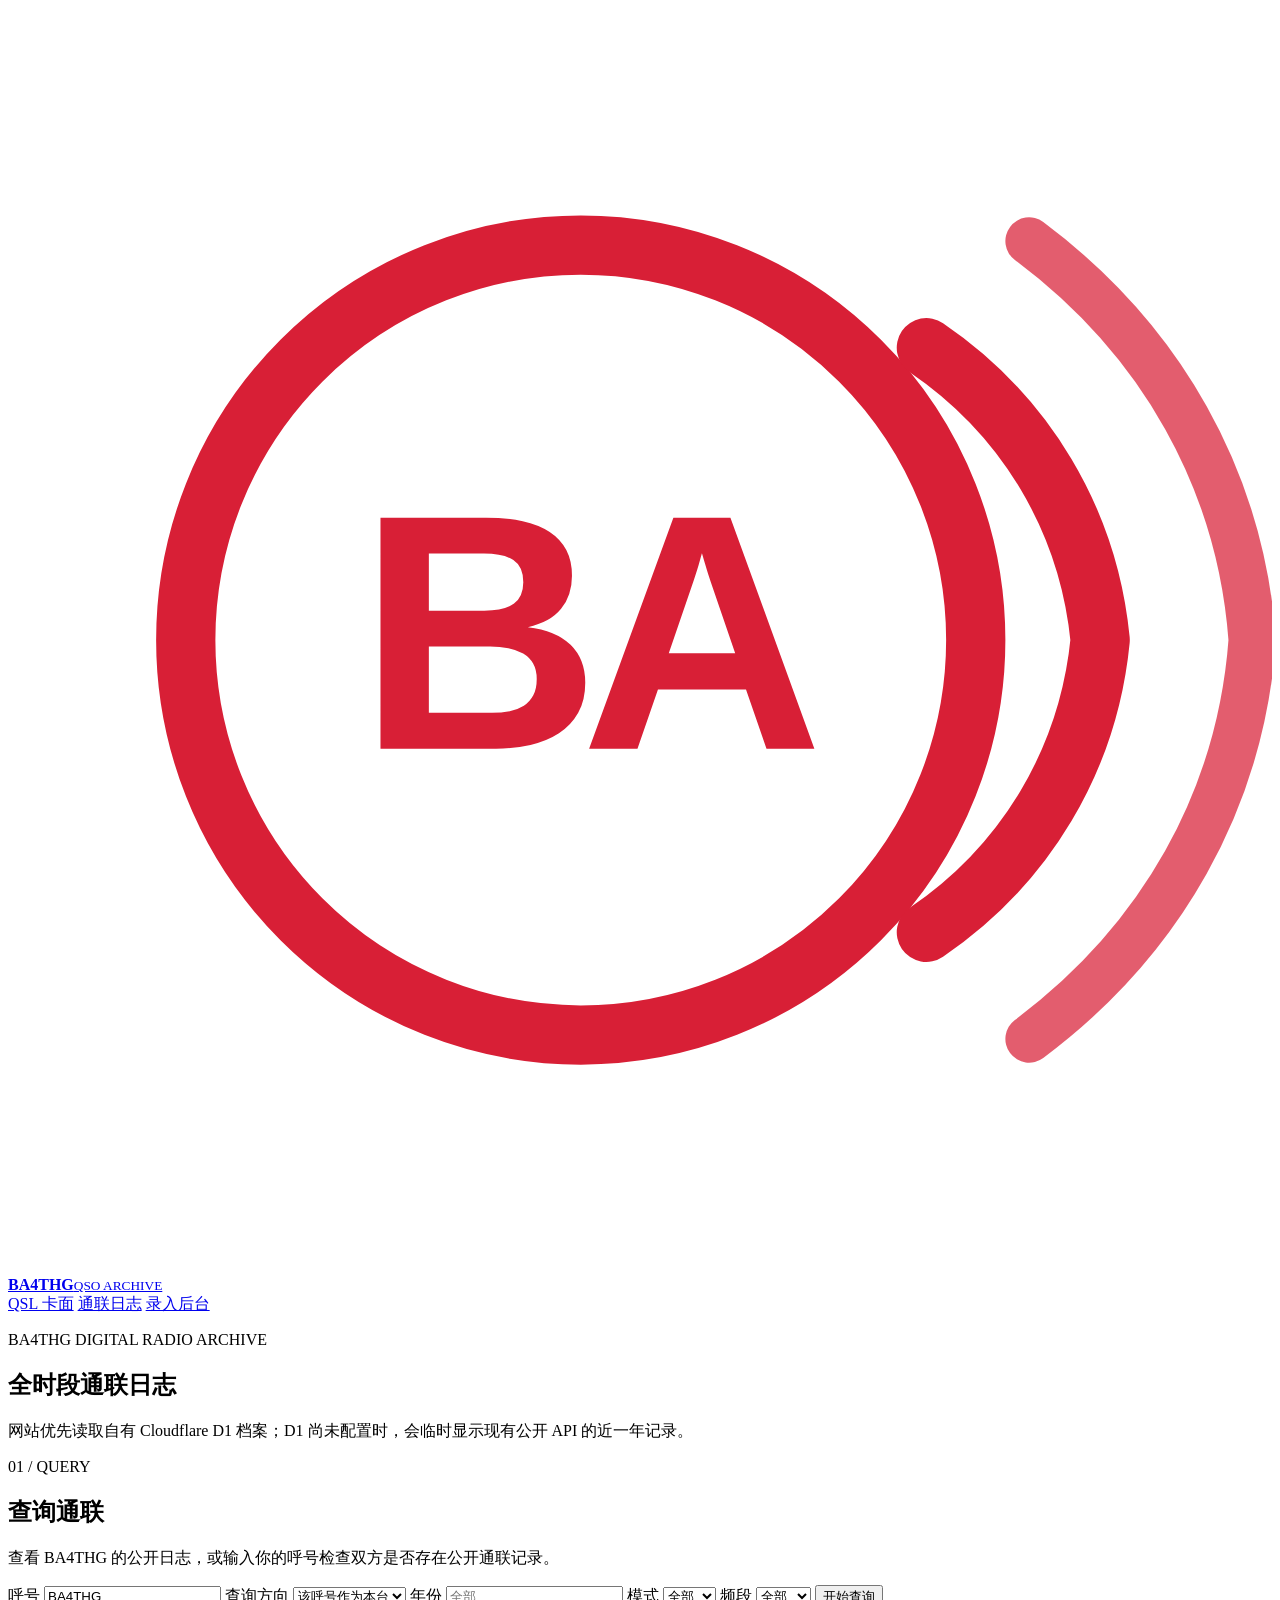
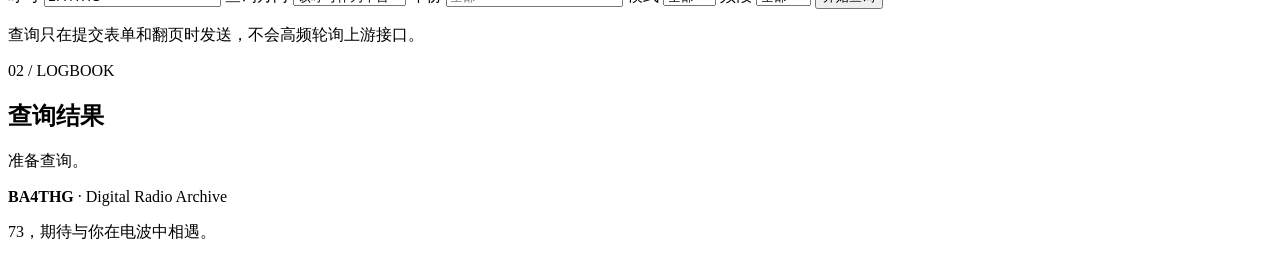
==== logbook.html @ 2b0ba242 "Add public all-time QSO logbook page" ====
<!doctype html>
<html lang="zh-CN">
<head>
  <meta charset="UTF-8">
  <meta name="viewport" content="width=device-width, initial-scale=1.0">
  <meta name="description" content="BA4THG 全时段公开通联日志，可按呼号、年份、模式与频段查询。">
  <meta name="theme-color" content="#f5f5f2">
  <title>BA4THG · QSO Logbook</title>
  <link rel="icon" type="image/svg+xml" href="./assets/ba4thg-mark.svg">
  <link rel="stylesheet" href="./qso.css">
  <script src="./qso.js" defer></script>
</head>
<body data-page="logbook">
  <header class="qso-header">
    <a class="qso-brand" href="./index.html">
      <img src="./assets/ba4thg-mark.svg" alt="">
      <span><strong>BA4THG</strong><small>QSO ARCHIVE</small></span>
    </a>
    <nav aria-label="主导航">
      <a href="./index.html">QSL 卡面</a>
      <a class="is-current" href="./logbook.html" aria-current="page">通联日志</a>
      <a href="./admin.html">录入后台</a>
    </nav>
  </header>

  <main class="qso-main">
    <section class="qso-hero">
      <p class="qso-eyebrow">BA4THG DIGITAL RADIO ARCHIVE</p>
      <h1>全时段通联日志</h1>
      <p>网站优先读取自有 Cloudflare D1 档案；D1 尚未配置时，会临时显示现有公开 API 的近一年记录。</p>
    </section>

    <section class="query-panel" aria-labelledby="query-title">
      <div class="panel-heading">
        <div>
          <p class="section-index">01 / QUERY</p>
          <h2 id="query-title">查询通联</h2>
        </div>
        <p>查看 BA4THG 的公开日志，或输入你的呼号检查双方是否存在公开通联记录。</p>
      </div>

      <form class="query-form" data-query-form>
        <label>
          <span>呼号</span>
          <input name="callsign" value="BA4THG" maxlength="16" autocomplete="off" spellcheck="false" required>
        </label>
        <label>
          <span>查询方向</span>
          <select name="role">
            <option value="operator">该呼号作为本台</option>
            <option value="contact">该呼号作为对方</option>
          </select>
        </label>
        <label>
          <span>年份</span>
          <input name="year" inputmode="numeric" pattern="\d{4}" maxlength="4" placeholder="全部">
        </label>
        <label>
          <span>模式</span>
          <select name="mode">
            <option value="">全部</option>
            <option>FM</option>
            <option>SSB</option>
            <option>CW</option>
            <option>FT8</option>
            <option>DMR</option>
          </select>
        </label>
        <label>
          <span>频段</span>
          <select name="band">
            <option value="">全部</option>
            <option>2m</option>
            <option>70cm</option>
            <option>6m</option>
            <option>10m</option>
            <option>20m</option>
            <option>40m</option>
          </select>
        </label>
        <button class="solid-button" type="submit">开始查询</button>
      </form>
      <p class="form-note">查询只在提交表单和翻页时发送，不会高频轮询上游接口。</p>
    </section>

    <section class="summary-grid" aria-label="通联摘要" data-summary hidden>
      <article><strong data-summary-qso>0</strong><span>通联记录</span></article>
      <article><strong data-summary-contact>—</strong><span>不同呼号</span></article>
      <article><strong data-summary-sent>—</strong><span>已寄 QSL</span></article>
      <article><strong data-summary-received>—</strong><span>已收 QSL</span></article>
    </section>

    <section class="result-section" aria-labelledby="result-title">
      <div class="panel-heading compact">
        <div>
          <p class="section-index">02 / LOGBOOK</p>
          <h2 id="result-title">查询结果</h2>
        </div>
        <p data-result-meta>准备查询。</p>
      </div>

      <div class="source-banner" data-source-banner hidden></div>
      <div class="loading-state" data-loading hidden>正在读取通联档案……</div>
      <div class="error-state" data-error hidden></div>
      <div class="empty-state-qso" data-empty hidden>没有找到符合条件的公开通联记录。</div>
      <div class="qso-list" data-qso-list></div>

      <nav class="pagination" aria-label="日志分页" data-pagination hidden>
        <button type="button" data-prev>上一页</button>
        <span data-page-label>第 1 页</span>
        <button type="button" data-next>下一页</button>
      </nav>
    </section>
  </main>

  <footer class="qso-footer">
    <p><strong>BA4THG</strong> · Digital Radio Archive</p>
    <p>73，期待与你在电波中相遇。</p>
  </footer>
</body>
</html>
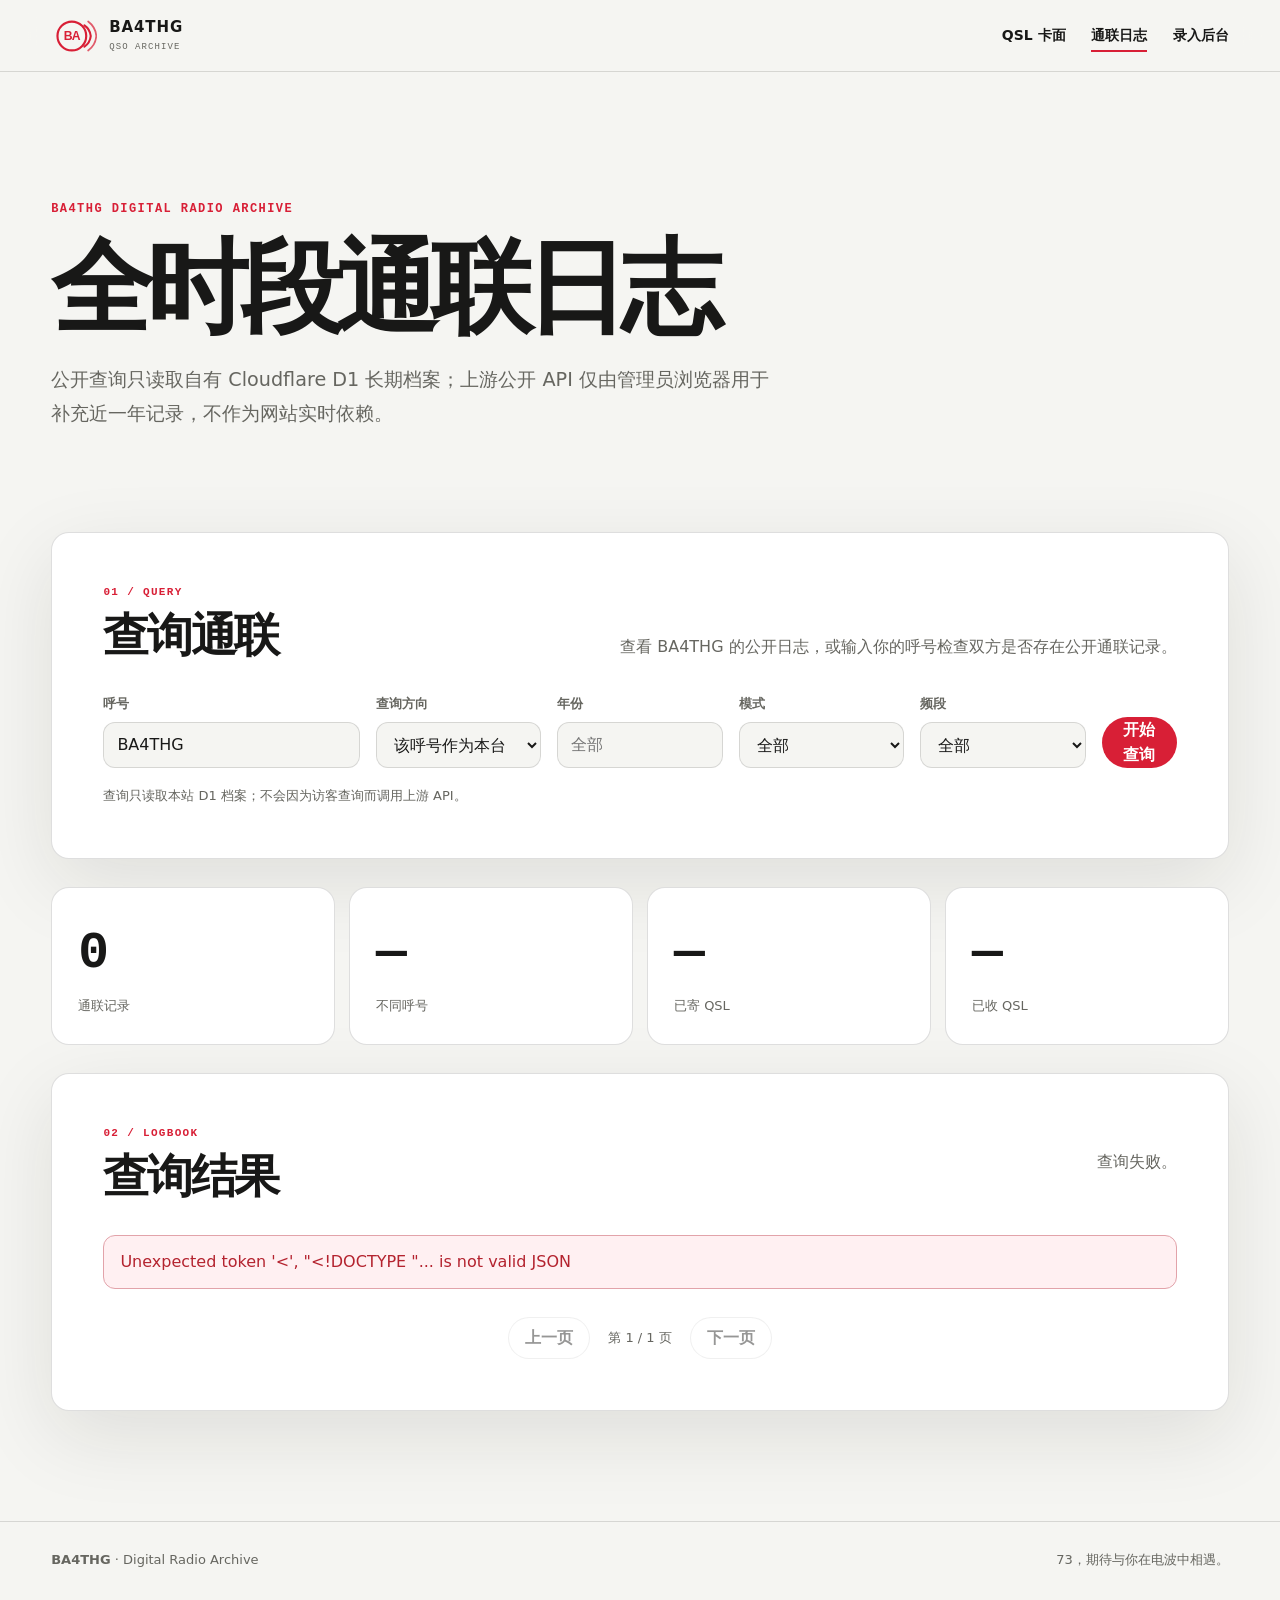
==== commit 6846e4f2: "Describe D1-only public logbook" ====
--- a/logbook.html
+++ b/logbook.html
@@ -27,7 +27,7 @@
     <section class="qso-hero">
       <p class="qso-eyebrow">BA4THG DIGITAL RADIO ARCHIVE</p>
       <h1>全时段通联日志</h1>
-      <p>网站优先读取自有 Cloudflare D1 档案；D1 尚未配置时，会临时显示现有公开 API 的近一年记录。</p>
+      <p>公开查询只读取自有 Cloudflare D1 长期档案；上游公开 API 仅由管理员浏览器用于补充近一年记录，不作为网站实时依赖。</p>
     </section>
 
     <section class="query-panel" aria-labelledby="query-title">
@@ -80,7 +80,7 @@
         </label>
         <button class="solid-button" type="submit">开始查询</button>
       </form>
-      <p class="form-note">查询只在提交表单和翻页时发送，不会高频轮询上游接口。</p>
+      <p class="form-note">查询只读取本站 D1 档案；不会因为访客查询而调用上游 API。</p>
     </section>
 
     <section class="summary-grid" aria-label="通联摘要" data-summary hidden>
--- a/qso.css
+++ b/qso.css
@@ -0,0 +1,239 @@
+@charset "UTF-8";
+
+:root {
+  --canvas: #f5f5f2;
+  --surface: #ffffff;
+  --surface-soft: #ecece7;
+  --ink: #181817;
+  --muted: #666660;
+  --line: rgba(24, 24, 23, 0.14);
+  --line-strong: rgba(24, 24, 23, 0.28);
+  --accent: #d81f36;
+  --accent-dark: #b8162b;
+  --success: #1f7a4d;
+  --warning: #8a5a00;
+  --danger: #b4232f;
+  --radius: 18px;
+  --pill: 999px;
+  --shadow: 0 24px 80px rgba(28, 28, 24, 0.1);
+  --page-pad: clamp(20px, 4vw, 64px);
+  --max-width: 1440px;
+  font-family: "Segoe UI Variable", "PingFang SC", "Microsoft YaHei UI", system-ui, sans-serif;
+}
+
+* { box-sizing: border-box; }
+html { scroll-behavior: smooth; }
+body {
+  margin: 0;
+  min-width: 320px;
+  background: var(--canvas);
+  color: var(--ink);
+  line-height: 1.55;
+  text-rendering: optimizeLegibility;
+  -webkit-font-smoothing: antialiased;
+}
+button, input, select, textarea { font: inherit; }
+button { color: inherit; }
+a { color: inherit; text-decoration: none; }
+img { display: block; max-width: 100%; }
+button:focus-visible, a:focus-visible, input:focus-visible, select:focus-visible, textarea:focus-visible {
+  outline: 3px solid #2c5be4;
+  outline-offset: 3px;
+}
+
+.qso-header {
+  position: sticky;
+  top: 0;
+  z-index: 20;
+  display: flex;
+  min-height: 72px;
+  align-items: center;
+  justify-content: space-between;
+  gap: 24px;
+  padding: 10px var(--page-pad);
+  border-bottom: 1px solid var(--line);
+  background: color-mix(in srgb, var(--canvas) 90%, transparent);
+  backdrop-filter: blur(18px) saturate(130%);
+}
+.qso-brand { display: inline-flex; align-items: center; gap: 12px; }
+.qso-brand img { width: 46px; height: 46px; }
+.qso-brand span { display: grid; gap: 1px; }
+.qso-brand strong { font-size: 15px; letter-spacing: 0.06em; }
+.qso-brand small, .section-index, .qso-eyebrow {
+  font-family: "Cascadia Mono", "SFMono-Regular", Consolas, monospace;
+  letter-spacing: 0.12em;
+}
+.qso-brand small { color: var(--muted); font-size: 9px; }
+.qso-header nav { display: flex; align-items: center; gap: clamp(12px, 2vw, 26px); font-size: 14px; font-weight: 680; }
+.qso-header nav a { position: relative; padding: 8px 0; }
+.qso-header nav a::after {
+  position: absolute;
+  right: 0;
+  bottom: 2px;
+  left: 0;
+  height: 2px;
+  background: var(--accent);
+  content: "";
+  transform: scaleX(0);
+  transition: transform 180ms ease;
+}
+.qso-header nav a:hover::after, .qso-header nav a.is-current::after { transform: scaleX(1); }
+
+.qso-main, .qso-footer { width: min(100%, var(--max-width)); margin-inline: auto; }
+.qso-main { padding: 0 var(--page-pad) 110px; }
+.qso-hero { padding: clamp(64px, 10vw, 140px) 0 clamp(54px, 8vw, 100px); }
+.qso-eyebrow { margin: 0 0 20px; color: var(--accent); font-size: 12px; font-weight: 760; }
+.qso-hero h1 { max-width: 12ch; margin: 0; font-size: clamp(52px, 8vw, 104px); line-height: 0.96; letter-spacing: -0.07em; }
+.qso-hero > p:last-child { max-width: 720px; margin: 26px 0 0; color: var(--muted); font-size: clamp(16px, 1.5vw, 20px); line-height: 1.8; }
+.admin-hero h1 { max-width: 15ch; }
+
+.query-panel, .result-section, .auth-panel, .tool-card {
+  border: 1px solid var(--line);
+  border-radius: var(--radius);
+  background: var(--surface);
+  box-shadow: var(--shadow);
+}
+.query-panel, .result-section { padding: clamp(24px, 4vw, 52px); }
+.result-section { margin-top: 28px; }
+.panel-heading { display: flex; align-items: end; justify-content: space-between; gap: 28px; margin-bottom: 34px; }
+.panel-heading.compact { align-items: center; }
+.panel-heading h2, .tool-card h2 { margin: 0; font-size: clamp(28px, 4vw, 46px); letter-spacing: -0.05em; line-height: 1.05; }
+.panel-heading > p { max-width: 560px; margin: 0; color: var(--muted); }
+.section-index { margin: 0 0 10px; color: var(--accent); font-size: 11px; font-weight: 760; }
+
+.query-form, .entry-form {
+  display: grid;
+  grid-template-columns: repeat(12, minmax(0, 1fr));
+  gap: 16px;
+}
+.query-form label { grid-column: span 2; }
+.query-form label:first-child { grid-column: span 3; }
+.query-form .solid-button { grid-column: span 1; align-self: end; }
+.entry-form label { grid-column: span 6; }
+.entry-form .wide { grid-column: 1 / -1; }
+label { display: grid; gap: 8px; }
+label > span { color: var(--muted); font-size: 13px; font-weight: 700; }
+input, select, textarea {
+  width: 100%;
+  min-height: 46px;
+  border: 1px solid var(--line);
+  border-radius: 12px;
+  background: var(--canvas);
+  color: var(--ink);
+  padding: 10px 13px;
+}
+textarea { resize: vertical; }
+input:hover, select:hover, textarea:hover { border-color: var(--line-strong); }
+.check-field { display: flex; grid-column: span 4 !important; align-items: center; gap: 10px; }
+.check-field input { width: 18px; min-height: 18px; accent-color: var(--accent); }
+.check-field span { color: var(--ink); }
+.form-note { margin: 18px 0 0; color: var(--muted); font-size: 13px; }
+
+.solid-button, .outline-button, .text-button, .pagination button, .record-actions button {
+  border: 1px solid transparent;
+  border-radius: var(--pill);
+  cursor: pointer;
+  font-weight: 720;
+  transition: transform 160ms ease, background 160ms ease, border-color 160ms ease;
+}
+.solid-button { min-height: 46px; padding: 0 20px; background: var(--accent); color: #fff; }
+.solid-button:hover { background: var(--accent-dark); transform: translateY(-1px); }
+.outline-button, .pagination button, .record-actions button { min-height: 42px; padding: 0 16px; border-color: var(--line); background: var(--surface); }
+.outline-button:hover, .pagination button:hover, .record-actions button:hover { border-color: var(--line-strong); transform: translateY(-1px); }
+.text-button { padding: 8px 0; background: transparent; color: var(--accent); }
+button:disabled { cursor: not-allowed; opacity: 0.45; transform: none !important; }
+
+.summary-grid {
+  display: grid;
+  grid-template-columns: repeat(4, 1fr);
+  gap: 14px;
+  margin: 28px 0;
+}
+.summary-grid article { padding: 26px; border: 1px solid var(--line); border-radius: var(--radius); background: var(--surface); }
+.summary-grid strong { display: block; font-family: "Cascadia Mono", Consolas, monospace; font-size: clamp(30px, 4vw, 52px); letter-spacing: -0.06em; }
+.summary-grid span { color: var(--muted); font-size: 13px; }
+
+.source-banner, .loading-state, .error-state, .empty-state-qso, .operation-state {
+  border-radius: 12px;
+  padding: 14px 16px;
+}
+.source-banner { margin-bottom: 20px; border: 1px solid #d6b56f; background: #fff8e7; color: var(--warning); }
+.loading-state, .empty-state-qso { border: 1px dashed var(--line-strong); color: var(--muted); text-align: center; }
+.error-state { border: 1px solid #e2a3aa; background: #fff0f2; color: var(--danger); }
+.operation-state { min-height: 24px; margin: 14px 0 0; padding: 0; color: var(--muted); font-size: 13px; }
+.operation-state.is-success { color: var(--success); }
+.operation-state.is-error { color: var(--danger); }
+
+.qso-list { display: grid; gap: 14px; }
+.qso-record {
+  display: grid;
+  grid-template-columns: minmax(170px, 0.8fr) minmax(0, 2.2fr) auto;
+  gap: 22px;
+  align-items: start;
+  padding: 22px;
+  border: 1px solid var(--line);
+  border-radius: 16px;
+  background: var(--canvas);
+}
+.record-primary { display: grid; gap: 6px; }
+.record-primary strong { font-family: "Cascadia Mono", Consolas, monospace; font-size: 26px; letter-spacing: -0.04em; }
+.record-primary time, .record-primary span { color: var(--muted); font-size: 13px; }
+.record-details { display: grid; grid-template-columns: repeat(3, minmax(0, 1fr)); gap: 12px 20px; margin: 0; }
+.record-details div { min-width: 0; }
+.record-details dt { color: var(--muted); font-size: 11px; font-weight: 700; text-transform: uppercase; }
+.record-details dd { margin: 3px 0 0; overflow-wrap: anywhere; font-size: 14px; }
+.record-flags { display: flex; flex-wrap: wrap; justify-content: flex-end; gap: 7px; }
+.flag { padding: 6px 9px; border-radius: var(--pill); background: var(--surface); color: var(--muted); font-size: 11px; font-weight: 760; }
+.flag.is-positive { background: #e7f5ed; color: var(--success); }
+.record-note { grid-column: 1 / -1; margin: 0; padding-top: 14px; border-top: 1px solid var(--line); color: var(--muted); font-size: 13px; }
+.record-actions { display: flex; justify-content: flex-end; gap: 8px; grid-column: 1 / -1; }
+.record-actions .danger { color: var(--danger); }
+
+.pagination { display: flex; align-items: center; justify-content: center; gap: 18px; margin-top: 28px; }
+.pagination span { color: var(--muted); font-size: 13px; }
+
+.auth-panel { display: grid; grid-template-columns: minmax(0, 1fr) auto auto; align-items: end; gap: 14px; margin-bottom: 28px; padding: 22px; }
+.connection-state { align-self: center; color: var(--muted); font-size: 13px; }
+.connection-state.is-connected { color: var(--success); }
+.admin-layout { display: grid; grid-template-columns: minmax(0, 1.65fr) minmax(300px, 0.75fr); gap: 28px; }
+.tools-stack { display: grid; align-content: start; gap: 18px; }
+.tool-card { padding: 24px; box-shadow: none; }
+.tool-card h2 { font-size: 27px; }
+.tool-card > p:not(.section-index) { color: var(--muted); font-size: 14px; }
+.tool-card input[type="file"] { margin: 8px 0 12px; }
+.button-row { display: flex; flex-wrap: wrap; gap: 9px; }
+.admin-records { margin-top: 28px; }
+
+.qso-footer { display: flex; justify-content: space-between; gap: 20px; padding: 28px var(--page-pad) 42px; border-top: 1px solid var(--line); color: var(--muted); font-size: 13px; }
+.qso-footer p { margin: 0; }
+
+@media (max-width: 1050px) {
+  .query-form label, .query-form label:first-child { grid-column: span 4; }
+  .query-form .solid-button { grid-column: span 4; }
+  .admin-layout { grid-template-columns: 1fr; }
+  .tools-stack { grid-template-columns: repeat(3, 1fr); }
+  .qso-record { grid-template-columns: 1fr; }
+  .record-flags { justify-content: flex-start; }
+}
+
+@media (max-width: 760px) {
+  .qso-header { align-items: flex-start; }
+  .qso-header nav { max-width: 58vw; overflow-x: auto; white-space: nowrap; }
+  .qso-brand span { display: none; }
+  .panel-heading { display: grid; align-items: start; }
+  .query-form label, .query-form label:first-child, .query-form .solid-button, .entry-form label, .check-field { grid-column: 1 / -1 !important; }
+  .summary-grid { grid-template-columns: repeat(2, 1fr); }
+  .record-details { grid-template-columns: repeat(2, minmax(0, 1fr)); }
+  .auth-panel { grid-template-columns: 1fr; align-items: stretch; }
+  .tools-stack { grid-template-columns: 1fr; }
+  .qso-footer { display: grid; }
+}
+
+@media (max-width: 480px) {
+  .qso-main { padding-inline: 16px; }
+  .qso-header { padding-inline: 16px; }
+  .qso-hero h1 { font-size: 48px; }
+  .summary-grid { grid-template-columns: 1fr 1fr; gap: 9px; }
+  .summary-grid article { padding: 18px; }
+  .record-details { grid-template-columns: 1fr; }
+}
